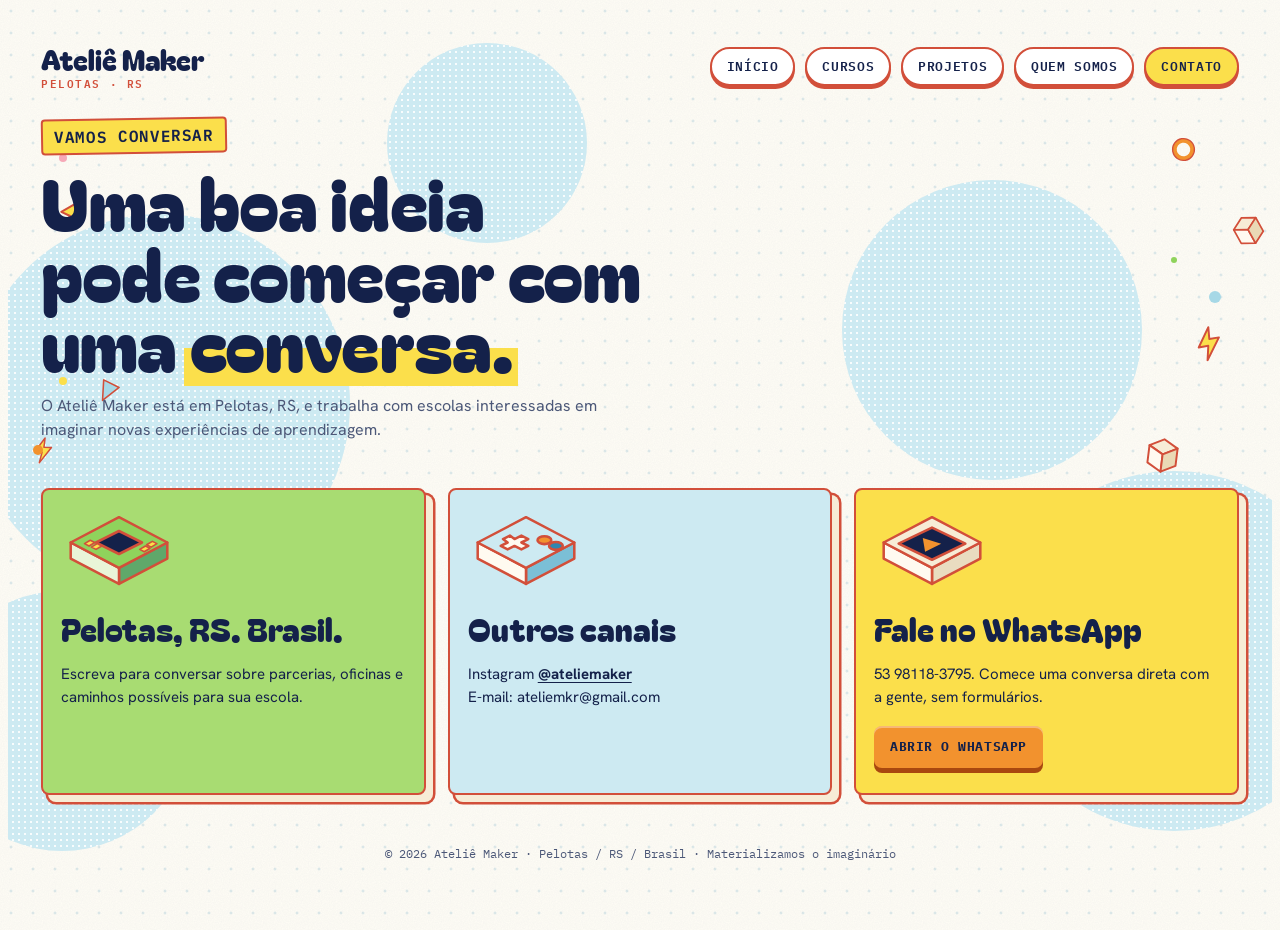
==== contato.html @ 6e1913cd "Add files via upload" ====
<!doctype html>
<html lang="pt-BR">
<head>
<meta charset="utf-8">
<meta name="viewport" content="width=device-width,initial-scale=1,viewport-fit=cover">
<title>Contato — Ateliê Maker</title>
<meta name="description" content="Fale com o Ateliê Maker, em Pelotas, RS: WhatsApp, Instagram e e-mail.">
<link rel="preconnect" href="https://fonts.googleapis.com">
<link href="https://fonts.googleapis.com/css2?family=Bagel+Fat+One&family=Hanken+Grotesk:wght@400;500;700&family=IBM+Plex+Mono:wght@500;600&display=swap" rel="stylesheet">
<link rel="stylesheet" href="site.css">
</head>
<body class="page">
<svg width="0" height="0" style="position:absolute" aria-hidden="true" focusable="false">
  <defs>
    <symbol id="f1" viewBox="0 0 100 100"><g stroke="#6b3a1e" stroke-width="2.6" stroke-linejoin="round" stroke-linecap="round">
      <path fill="#8fcf9f" d="M24 30C8 33 3 62 14 78C23 74 29 58 31 42Z"/><path fill="#8fcf9f" d="M76 30C92 33 97 62 86 78C77 74 71 58 69 42Z"/>
      <path fill="#c9ecc7" d="M27 30C36 18 64 18 73 30C84 46 82 72 69 82C58 90 42 90 31 82C18 72 16 46 27 30Z"/>
      <path fill="none" d="M33 44L45 48M67 44L55 48"/><circle cx="41" cy="55" r="3" fill="#6b3a1e" stroke="none"/><circle cx="59" cy="55" r="3" fill="#6b3a1e" stroke="none"/><path fill="none" d="M44 70Q50 74 56 70"/></g></symbol>
    <symbol id="f2" viewBox="0 0 100 100"><g stroke="#6b3a1e" stroke-width="2.6" stroke-linejoin="round" stroke-linecap="round">
      <path fill="#e66d9f" d="M22 30C10 16 3 36 11 50C18 48 22 42 25 36Z"/><path fill="#e66d9f" d="M78 30C90 16 97 36 89 50C82 48 78 42 75 36Z"/>
      <path fill="#f9b6d3" d="M26 32C32 16 68 16 74 32C90 38 92 64 78 78C66 92 34 92 22 78C8 64 10 38 26 32Z"/>
      <ellipse cx="39" cy="52" rx="3" ry="4.2" fill="#6b3a1e" stroke="none"/><ellipse cx="61" cy="52" rx="3" ry="4.2" fill="#6b3a1e" stroke="none"/>
      <ellipse cx="50" cy="69" rx="6.5" ry="7.5" fill="#6b3a1e"/><ellipse cx="50" cy="72" rx="3.6" ry="3" fill="#f27a7a" stroke="none"/>
      <circle cx="30" cy="63" r="4" fill="#f27a7a" stroke="none" opacity=".6"/><circle cx="70" cy="63" r="4" fill="#f27a7a" stroke="none" opacity=".6"/></g></symbol>
    <symbol id="f3" viewBox="0 0 100 100"><g stroke="#6b3a1e" stroke-width="2.6" stroke-linejoin="round" stroke-linecap="round">
      <path fill="#55bfb4" d="M27 30C9 34 6 70 19 86C28 80 31 58 33 42Z"/><path fill="#55bfb4" d="M73 30C91 34 94 70 81 86C72 80 69 58 67 42Z"/>
      <path fill="#b4efe8" d="M28 30C36 19 64 19 72 30C82 46 80 70 68 80C58 88 42 88 32 80C20 70 18 46 28 30Z"/>
      <path fill="none" d="M35 53Q40 47 45 53M55 53Q60 47 65 53"/><path fill="none" d="M40 66Q50 77 60 66"/>
      <circle cx="31" cy="62" r="3.6" fill="#f5a3b4" stroke="none" opacity=".7"/><circle cx="69" cy="62" r="3.6" fill="#f5a3b4" stroke="none" opacity=".7"/></g></symbol>

    <symbol id="i1" viewBox="0 0 100 80"><g stroke="#d24f3a" stroke-width="2.2" stroke-linejoin="round"><polygon fill="#e9dcc0" points="50,52 92,30 92,44 50,66"/><polygon fill="#fffaf0" points="8,30 50,52 50,66 8,44"/><polygon fill="#f7ecd6" points="50,8 92,30 50,52 8,30"/><polygon fill="#14214a" points="50,17 79,31 50,45 21,31"/><polygon fill="#f2922e" stroke="none" points="42,26 58,31 44,38"/></g></symbol>
    <symbol id="i2" viewBox="0 0 100 80"><g stroke="#d24f3a" stroke-width="2.2" stroke-linejoin="round"><polygon fill="#7bbfd6" points="50,52 92,30 92,44 50,66"/><polygon fill="#fffaf0" points="8,30 50,52 50,66 8,44"/><polygon fill="#cdeaf2" points="50,8 92,30 50,52 8,30"/><polygon fill="#fffaf0" points="30,27 36,24 40,27 46,24 52,27 46,30 52,33 46,36 40,33 34,36 28,33 34,30"/><ellipse cx="66" cy="28" rx="6" ry="3.4" fill="#f2922e"/><ellipse cx="76" cy="33" rx="6" ry="3.4" fill="#2f86b0"/></g></symbol>
    <symbol id="i3" viewBox="0 0 100 80"><g stroke="#d24f3a" stroke-width="2.2" stroke-linejoin="round"><polygon fill="#5fa86a" points="50,52 92,30 92,44 50,66"/><polygon fill="#e9f5d8" points="8,30 50,52 50,66 8,44"/><polygon fill="#8fd35c" points="50,8 92,30 50,52 8,30"/><polygon fill="#14214a" points="50,20 70,30 50,40 30,30"/><g fill="#fbdf4b" stroke-width="1.4"><polygon points="20,31 25,28 29,30 24,33"/><polygon points="26,34 31,31 35,33 30,36"/><polygon points="68,36 73,33 77,35 72,38"/><polygon points="74,32 79,29 83,31 78,34"/></g></g></symbol>
    <symbol id="cf-bolt" viewBox="0 0 24 32"><polygon points="14,1 2,18 11,18 8,31 22,12 13,12" fill="#fbdf4b" stroke="#d24f3a" stroke-width="1.8" stroke-linejoin="round"/></symbol>
    <symbol id="cf-cube" viewBox="0 0 30 34"><g stroke="#d24f3a" stroke-width="1.8" stroke-linejoin="round"><polygon points="15,2 28,9 15,16 2,9" fill="#f7ecd6"/><polygon points="2,9 15,16 15,32 2,25" fill="#fffaf0"/><polygon points="15,16 28,9 28,25 15,32" fill="#ead9b5"/></g></symbol>
    <symbol id="cf-tri" viewBox="0 0 30 30"><polygon points="4,24 27,16 13,2" fill="#a6d8e6" stroke="#d24f3a" stroke-width="1.8" stroke-linejoin="round"/></symbol>
    <symbol id="cf-note" viewBox="0 0 26 32"><path d="M9 5L21 2V21" fill="none" stroke="#14214a" stroke-width="2.6" stroke-linecap="round"/><ellipse cx="6.5" cy="25" rx="5.5" ry="4" fill="#14214a"/><ellipse cx="18.5" cy="22" rx="5.5" ry="4" fill="#14214a"/></symbol>
    <symbol id="cf-ring" viewBox="0 0 24 24"><circle cx="12" cy="12" r="8.5" fill="none" stroke="#f2922e" stroke-width="4"/><circle cx="12" cy="12" r="10.5" fill="none" stroke="#d24f3a" stroke-width="1.2"/></symbol>
    <symbol id="cloud" viewBox="0 0 120 70"><g stroke="#d24f3a" stroke-width="2.4" stroke-linejoin="round" stroke-linecap="round"><path fill="#e6f4f8" d="M24 62C6 62 2 40 20 36C18 16 42 10 52 26C60 6 94 10 92 34C112 30 120 56 100 62Z"/><path fill="none" d="M30 50C36 44 44 44 48 48M66 40C72 34 80 36 82 42"/></g></symbol>
  </defs>
</svg>
<main class="desk">
<div class="bg" aria-hidden="true">
<i class="blob" style="left:-3%;top:22%;width:380px;height:380px"></i>
<i class="blob" style="left:66%;top:18%;width:300px;height:300px"></i>
<i class="blob" style="left:-6%;top:66%;width:260px;height:260px"></i>
<i class="blob" style="left:78%;top:52%;width:360px;height:360px"></i>
<i class="blob" style="left:30%;top:2%;width:200px;height:200px"></i>
<svg class="cf" style="left:4%;top:20%;width:26px;height:35px;transform:rotate(25deg)"><use href="#cf-bolt"/></svg>

<svg class="cf" style="left:7%;top:41%;width:26px;height:26px;transform:rotate(-19deg)"><use href="#cf-tri"/></svg>

<svg class="cf" style="left:3%;top:70%;width:22px;height:22px;transform:rotate(-24deg)"><use href="#cf-ring"/></svg>










<svg class="cf" style="left:94%;top:35%;width:26px;height:35px;transform:rotate(-10deg)"><use href="#cf-bolt"/></svg>
<svg class="cf" style="left:90%;top:48%;width:33px;height:37px;transform:rotate(7deg)"><use href="#cf-cube"/></svg>
<svg class="cf" style="left:95%;top:62%;width:26px;height:26px;transform:rotate(3deg)"><use href="#cf-tri"/></svg>






<svg class="cf" style="left:92%;top:13%;width:25px;height:25px;transform:rotate(-10deg)"><use href="#cf-ring"/></svg>
<svg class="cf" style="left:2%;top:48%;width:20px;height:27px;transform:rotate(2deg)"><use href="#cf-bolt"/></svg>
<svg class="cf" style="left:97%;top:22%;width:29px;height:33px;transform:rotate(-29deg)"><use href="#cf-cube"/></svg>


<svg class="cf" style="left:8%;top:12%;width:19px;height:19px;transform:rotate(24deg)"><use href="#cf-ring"/></svg>

<i class="dt" style="left:4%;top:15%;width:8px;height:8px;background:#f6a9b8"></i>






<i class="dt" style="left:92%;top:27%;width:6px;height:6px;background:#8fd35c"></i>



<i class="dt" style="left:95%;top:31%;width:12px;height:12px;background:#a6d8e6"></i>


<i class="dt" style="left:2%;top:49%;width:10px;height:10px;background:#f2922e"></i>
<i class="dt" style="left:4%;top:41%;width:8px;height:8px;background:#fbdf4b"></i>









</div>
  <nav class="nav" aria-label="Principal">
    <a class="brand" href="./">Ateliê Maker<small>Pelotas · RS</small></a>
    <div class="links">
      <a href="./">Início</a><a href="cursos.html">Cursos</a><a href="projetos.html">Projetos</a><a href="quem-somos.html">Quem somos</a><a href="contato.html" aria-current="page">Contato</a>
    </div>
  </nav>
  <header class="hero">
    <p class="kick">Vamos conversar</p>
    <h1>Uma boa ideia pode começar com uma <mark>conversa.</mark></h1>
    <p class="lede">O Ateliê Maker está em Pelotas, RS, e trabalha com escolas interessadas em imaginar novas experiências de aprendizagem.</p>
  </header>
  <section class="sec">
    <div class="cards">
      <article class="card t slab"><svg class="ico" aria-hidden="true"><use href="#i3"/></svg><h3>Pelotas, RS. Brasil.</h3><p>Escreva para conversar sobre parcerias, oficinas e caminhos possíveis para sua escola.</p></article>
      <article class="card p slab"><svg class="ico" aria-hidden="true"><use href="#i2"/></svg><h3>Outros canais</h3><p>Instagram <a href="https://www.instagram.com/ateliemaker/">@ateliemaker</a><br>E-mail: ateliemkr@gmail.com</p></article>
      <article class="card y slab"><svg class="ico" aria-hidden="true"><use href="#i1"/></svg><h3>Fale no WhatsApp</h3><p>53 98118-3795. Comece uma conversa direta com a gente, sem formulários.</p><div class="btnrow"><a class="cta" href="https://wa.me/5553981183795?text=Ol%C3%A1!%20Vim%20pelo%20site%20do%20Ateli%C3%AA%20MAKER%20e%20gostaria%20de%20conversar.">Abrir o WhatsApp</a></div></article>
    </div>
  </section>
  <p class="foot">© 2026 Ateliê Maker · Pelotas / RS / Brasil · Materializamos o imaginário</p>
</main>
</body>
</html>
---- site.css ----
/* Mesa cheia de ideias: papel creme com grão, molduras laranja e azul, cartões coloridos em volta do jogo, painel escuro com os 3 níveis. Look único e deliberado (sem tema escuro). */
:root{
  --paper:#f6ead0;--paper2:#fcf5e2;--ink:#3a2d2a;--soft:#6b5a50;
  --blue:#2b78b5;--orange:#e8782b;--yellow:#f2c52e;--pink:#f3a0c4;--teal:#79d3c8;--mint:#9bd8a8;--red:#e5483b;--dark:#33292a;
  --navy:#14213d;--line:#8f9bb5;--lamp:#ecc92a;--disc:#1f1f1d;--pos:#ef4444;--neg:#2f6fdf;--bad:#d6342a;
  --display:"Bagel Fat One","Arial Rounded MT Bold","Hanken Grotesk",system-ui,sans-serif;
  --sans:"Hanken Grotesk",system-ui,sans-serif;
  --mono:"IBM Plex Mono",ui-monospace,Menlo,monospace;
  --hard:5px 5px 0 rgba(58,45,42,.88);
  color-scheme:light;
}
*{box-sizing:border-box}
html,body{margin:0}
body{
  color:var(--ink);font-family:var(--sans);font-size:16px;line-height:1.5;
  background-color:var(--paper);
  background-image:
    url("data:image/svg+xml;utf8,<svg xmlns='http://www.w3.org/2000/svg' width='220' height='220'><filter id='n'><feTurbulence type='fractalNoise' baseFrequency='.85' numOctaves='2' stitchTiles='stitch'/><feColorMatrix values='0 0 0 0 .42  0 0 0 0 .28  0 0 0 0 .1  0 0 0 .11 0'/></filter><rect width='100%' height='100%' filter='url(%23n)'/></svg>"),
    radial-gradient(rgba(150,105,40,.20) 1.3px,transparent 1.7px);
  background-size:220px 220px,22px 22px;
  padding-left:max(22px,env(safe-area-inset-left,0px));
  padding-right:max(22px,env(safe-area-inset-right,0px));
  padding-block:26px 48px;
}
.desk{position:relative;max-width:1260px;margin:0 auto;border:3px solid var(--blue);border-radius:22px;outline:3px solid var(--orange);outline-offset:7px;padding:clamp(16px,3vw,34px)}
h1,h2,h3{font-family:var(--display);font-weight:400;margin:0;text-wrap:balance}

/* cabeçalho */
.head{display:grid;grid-template-columns:auto minmax(0,1fr) auto;gap:18px clamp(16px,3vw,34px);align-items:start;margin-bottom:28px}
.tallywrap{display:flex;flex-direction:column;gap:10px}
.bar1{width:88px;height:26px;background:var(--orange);border-radius:3px}
.tally{display:flex;flex-direction:column;gap:6px}
.n{display:flex;align-items:center;gap:8px;font-family:var(--mono);font-weight:600;font-size:22px;line-height:1.05;color:#3f8f84}
.n i{width:18px;height:18px;border-radius:4px;border:2.5px solid #3f8f84}
.n.now i{background:var(--yellow);border-color:var(--ink);animation:blink 1s steps(2) infinite}
.n.done i{background:var(--mint);border-color:var(--ink)}
.n.done b{text-decoration:line-through;text-decoration-thickness:3px;text-decoration-color:var(--orange)}
@keyframes blink{50%{opacity:.35}}
.kick{display:inline-block;margin:0 0 12px;padding:4px 11px;background:var(--pink);border-radius:4px;transform:rotate(-1deg);font-family:var(--mono);font-weight:600;font-size:clamp(12px,1.7vw,16px);letter-spacing:.04em;text-transform:uppercase}
h1{font-size:clamp(38px,6.4vw,80px);line-height:.98;letter-spacing:-.005em}
h1 mark{color:inherit;background:linear-gradient(transparent 52%,var(--yellow) 52% 92%,transparent 92%);padding:0 .08em;margin:0 -.08em}
.lede{margin:16px 0 0;max-width:62ch;color:var(--soft)}
.ticket{position:relative;width:156px;padding:12px 12px 10px;background:var(--pink);border:2px solid var(--ink);border-radius:4px;box-shadow:4px 4px 0 var(--ink);transform:rotate(4deg);font-family:var(--mono);font-size:11px;font-weight:600;line-height:1.25;text-transform:uppercase}
.ticket b{display:block;font-family:var(--display);font-weight:400;font-size:21px;line-height:1;margin:2px 0 8px}
.ticket div{border-top:2px dashed var(--ink);padding-top:6px}
.ticket::before,.ticket::after{content:"";position:absolute;top:56%;width:14px;height:14px;background:var(--paper);border:2px solid var(--ink);border-radius:50%}
.ticket::before{left:-9px}.ticket::after{right:-9px}

/* mesa */
.table{display:grid;grid-template-columns:minmax(190px,250px) minmax(0,1fr) minmax(190px,250px);gap:clamp(16px,2vw,26px);align-items:start}
.col{display:flex;flex-direction:column;gap:20px}
.col.r{margin-top:46px}
.center{min-width:0;display:flex;flex-direction:column;gap:16px}
.tile{position:relative;padding:12px 14px 16px;background:var(--yellow);border:3px solid var(--orange);border-radius:6px;box-shadow:var(--hard);transform:rotate(-1.4deg)}
.tile.pk{background:var(--pink);transform:rotate(1.3deg)}
.tile.tl{background:var(--teal);transform:rotate(-.8deg)}
.tile .face{display:block;width:76px;height:76px;margin:0 auto 4px;transform:rotate(-4deg)}
.tile h3{font-size:23px;line-height:1.05;margin:0 0 6px}
.tile p{margin:0;font-size:14px;line-height:1.4}
.note{position:relative;padding:36px 16px 18px;background:var(--blue);color:#fff;border-radius:4px;box-shadow:var(--hard);transform:rotate(1.6deg)}
.note h3{font-size:23px;line-height:1.05;margin:0 0 8px}
.note p{margin:0;font-size:14px;line-height:24px;background:repeating-linear-gradient(transparent 0 22px,rgba(255,255,255,.5) 22px 24px)}
.spiral{position:absolute;left:6px;right:6px;top:-13px;height:32px;width:calc(100% - 12px)}
.burst{position:relative;aspect-ratio:1;display:grid;place-items:center;text-align:center;transform:rotate(-7deg);margin:0 8px}
.burst svg{position:absolute;inset:0;width:100%;height:100%}
.burst span{position:relative;max-width:6.5em;font-family:var(--display);font-size:clamp(18px,2vw,23px);line-height:1.02}
.keys{display:flex;gap:10px;justify-content:center;transform:rotate(-3deg);margin-top:6px}
.keys span{display:grid;place-items:center;width:64px;height:58px;border-radius:10px;font-family:var(--mono);font-weight:600;font-size:13px;color:#fff;background:var(--orange);box-shadow:0 6px 0 #a9480f,inset 0 3px 0 rgba(255,255,255,.4)}
.keys .k2{background:#fff4dc;color:var(--ink);box-shadow:0 6px 0 #b9a97f,inset 0 3px 0 #fff}
.zig{display:block;width:100%;height:36px}
.coiled{display:block;width:100%;height:64px;margin:-6px 0}

/* jogo */
.stagewrap{position:relative}
.stagewrap::before{content:"";position:absolute;inset:-11px -13px -9px -9px;background:var(--teal);border-radius:20px;transform:rotate(-1.5deg)}
.stage{position:relative;background:var(--paper2);border:3px solid var(--blue);border-radius:16px;overflow:hidden;box-shadow:8px 8px 0 var(--orange)}
.stage svg{display:block;width:100%;height:auto;touch-action:none;user-select:none;-webkit-user-select:none}
.status{margin:6px 0 0;min-height:4.7em;background:#2f3b38;color:#f2d98a;border:3px solid #8a9a95;border-radius:8px;padding:10px 14px;font-family:var(--mono);font-size:13.5px;line-height:1.45;box-shadow:inset 0 0 0 2px #1d2523}
.status .k{display:block;font-size:11.5px;letter-spacing:.1em;text-transform:uppercase;color:var(--mint)}
.status .hint{display:block;margin-top:6px;color:#fff}
.status.bad{background:#3b2a29;color:#ffc2b8}
.status.bad .k{color:#ff8f7e}
.bar{display:flex;gap:12px;flex-wrap:wrap;justify-content:flex-end}
button,.cta{font-family:var(--mono);font-weight:600;font-size:13px;letter-spacing:.04em;text-transform:uppercase;border:0;border-radius:8px;padding:11px 16px;cursor:pointer;color:#fff;background:var(--orange);box-shadow:0 5px 0 #a9480f,inset 0 2px 0 rgba(255,255,255,.35);text-decoration:none;display:inline-flex;align-items:center;transition:transform .08s,box-shadow .08s}
button:hover,.cta:hover{background:#f08a3f}
button:active,.cta:active{transform:translateY(4px);box-shadow:0 1px 0 #a9480f}
button.cream{background:#fff4dc;color:var(--ink);box-shadow:0 5px 0 #b9a97f,inset 0 2px 0 #fff}
button.cream:hover{background:#fff}
button.cream:active{box-shadow:0 1px 0 #b9a97f}
button:focus-visible,.cta:focus-visible{outline:3px solid var(--blue);outline-offset:3px}
.win{display:flex;flex-direction:column;gap:10px;padding:16px 18px 18px;background:var(--yellow);border:3px solid var(--orange);border-radius:10px;box-shadow:var(--hard);transform:rotate(-.6deg)}
.win[hidden]{display:none!important}
.win h2{font-size:clamp(26px,4.6vw,38px);line-height:1.05}
.win p{margin:0;max-width:56ch}
.win .row{display:flex;gap:12px;flex-wrap:wrap;padding-bottom:5px}

/* painel escuro com os 3 níveis */
.dock{position:relative;margin-top:34px;padding:22px 58px 18px 22px;background:var(--dark);border-radius:14px;color:#f6ead0;display:flex;flex-direction:column;gap:16px}
.track{display:grid;grid-template-columns:minmax(0,1fr) minmax(36px,.55fr) minmax(0,1fr) minmax(36px,.55fr) minmax(0,1fr);align-items:center}
.slot{position:relative;min-height:156px;display:flex;flex-direction:column;justify-content:space-between;overflow:hidden;border:2px solid #4f9fbf;background-image:linear-gradient(#3d7f99 1.5px,transparent 1.5px),linear-gradient(90deg,#3d7f99 1.5px,transparent 1.5px);background-size:16px 16px;background-position:-1px -1px}
.slot .strip{height:18px;background:var(--orange);position:relative;z-index:1}
.slot.now .strip{background:var(--yellow)}
.slot.done .strip{background:var(--mint)}
.slot .fill{position:absolute;left:0;right:0;bottom:0;height:0;background:var(--mint);opacity:.92;transition:height .7s ease}
.slot.done .fill{height:38%}
.slot .meta{position:relative;z-index:1;padding:8px 10px 10px;font-family:var(--mono)}
.slot .num{display:block;font-size:30px;font-weight:600;line-height:1;color:#a7e0f0}
.slot .nm{display:block;margin-top:4px;font-size:12px;font-weight:600;letter-spacing:.06em;text-transform:uppercase;line-height:1.2}
.slot.done .nm,.slot.done .st{color:var(--dark)}
.slot .st{display:block;margin-top:3px;font-size:11px;letter-spacing:.04em;color:#c9b99a}
.slot.now .st{color:var(--yellow)}
.link svg{display:block;width:100%;height:84px}
.link .cb{fill:none;stroke:#f6ead0;stroke-width:3.4;stroke-linecap:round}
.link .pl{fill:var(--orange)}
.link.on .cb{stroke:var(--yellow)}
.prog{position:relative;height:8px;background:#f6ead0;border-radius:2px}
.prog i{position:absolute;left:0;top:0;bottom:0;width:0;background:var(--yellow);border-radius:2px;transition:width .7s ease}
.prog u{position:absolute;top:-5px;bottom:-5px;width:3px;background:#f6ead0;text-decoration:none}
.dockfoot{display:flex;justify-content:space-between;align-items:center;gap:8px 18px;flex-wrap:wrap;font-family:var(--mono);font-size:12px}
.dockfoot span{color:#c9b99a}
button.skipbtn{background:none;box-shadow:none;border-radius:2px;color:#f6ead0;font-size:12.5px;text-transform:none;letter-spacing:0;font-weight:500;text-decoration:underline;text-underline-offset:4px;padding:6px 2px}
button.skipbtn:hover{background:none;color:var(--yellow)}
button.skipbtn:active{transform:none}
button.skipbtn:focus-visible{outline-color:var(--yellow)}
.vert{position:absolute;right:18px;top:20px;bottom:20px;writing-mode:vertical-rl;overflow:hidden;white-space:nowrap;font-family:var(--mono);font-weight:600;font-size:12px;letter-spacing:.08em;font-size:11px;text-transform:uppercase;color:var(--orange);text-align:center}

/* dentro do ateliê */
.drawer{margin-top:36px}
.lock{display:flex;align-items:center;gap:16px;padding:16px 20px;border:3px dashed var(--ink);border-radius:12px;background:rgba(255,255,255,.4)}
.lock[hidden],.inside[hidden]{display:none!important}
.lock svg{flex:none;width:38px;height:38px}
.lock p{margin:0;font-family:var(--mono);font-size:13.5px;line-height:1.45}
.inside h2{font-size:clamp(34px,5.4vw,56px);line-height:1;margin:0 0 8px}
.inside h2:focus{outline:none}
.skipnote{margin:0 0 18px;padding:10px 14px;background:var(--mint);border:2px solid var(--ink);border-radius:8px;max-width:62ch}
.skipnote[hidden]{display:none!important}
.cards{display:grid;grid-template-columns:repeat(auto-fit,minmax(min(100%,260px),1fr));gap:22px;margin-top:20px}
.card{padding:18px 18px 20px;border:3px solid var(--ink);border-radius:10px;box-shadow:6px 6px 0 var(--ink);background:var(--paper2)}
.card.y{background:var(--yellow)}.card.p{background:var(--pink)}.card.t{background:var(--teal)}.card.b{background:var(--blue);color:#fff}.card.d{background:var(--dark);color:#f6ead0}
.card h3{font-size:26px;line-height:1.05;margin:0 0 8px}
.card p{margin:0 0 10px;font-size:15px}
.card p:last-child{margin-bottom:0}
.card a{color:inherit;font-weight:700;text-underline-offset:3px}
.chips{display:flex;gap:8px;flex-wrap:wrap;margin-top:10px}
.chip{display:inline-flex;align-items:center;gap:6px;padding:4px 10px;background:#fff;color:var(--ink);border:2px solid var(--ink);border-radius:99px;font-family:var(--mono);font-size:12px;font-weight:600}
.chip i{width:11px;height:11px;border-radius:50%;border:2px solid var(--ink)}
.open .card{animation:pop .5s both}
.open .card:nth-child(2){animation-delay:.07s}.open .card:nth-child(3){animation-delay:.14s}.open .card:nth-child(4){animation-delay:.21s}.open .card:nth-child(5){animation-delay:.28s}.open .card:nth-child(6){animation-delay:.35s}
@keyframes pop{from{opacity:0;transform:translateY(14px) rotate(-1.5deg)}}
.foot{margin:34px 0 0;text-align:center;font-family:var(--mono);font-size:12px;color:var(--soft)}

/* SVG do jogo */
.term-hit{fill:transparent;cursor:crosshair}
.jack{fill:#fff;stroke:#7f95bd;stroke-width:3}
.jack.minus{stroke:#2f6fdf}
.jack.plus{stroke:#ef4444}
.jack.hot,.jack.sel{stroke:#f5a50a;fill:#fff3c4}
.cable{fill:none;stroke:#2f6fdf;stroke-width:7;stroke-linecap:round}
.cable.pos{stroke:#ef4444}
.cshadow{fill:none;stroke:rgba(80,60,20,.22);stroke-width:8;stroke-linecap:round;transform:translate(0,3px)}
.coil{fill:none;stroke:#fff;stroke-opacity:.38;stroke-width:2.2;stroke-linecap:round;transform:translate(-1px,-1.6px)}
.coil.pos{stroke:#fff}
.wire-hit{fill:none;stroke:transparent;stroke-width:28;cursor:pointer}
.flow{fill:none;stroke:#ffe14d;stroke-width:3.4;stroke-linecap:round;stroke-dasharray:3 15;animation:flow .6s linear infinite}
@keyframes flow{to{stroke-dashoffset:-18}}
.move-hit{fill:transparent;cursor:grab}
.moving .move-hit{cursor:grabbing}
.lbl{font-family:var(--mono);font-weight:600;font-size:12px;fill:#3b4d76;letter-spacing:.04em}
.big{font-family:var(--display);font-weight:400;font-size:24px}
.sym{font-family:var(--mono);font-weight:600;font-size:20px}
.logo-word,.logo-tag{transition:opacity .9s ease}
.ray{transition:opacity .35s}
.ray.on{animation:pulse 1.1s ease-in-out infinite alternate}
@keyframes pulse{from{opacity:.7}to{opacity:1}}
.side{font-family:var(--mono);font-size:8.5px;letter-spacing:.06em;fill:#a39a80}

@media (max-width:1020px){
  .table{grid-template-columns:minmax(0,1fr)}
  .center{order:-1}
  .col,.col.r{margin-top:0;display:grid;grid-template-columns:repeat(auto-fit,minmax(220px,1fr));gap:24px 20px}
  .col .coiled,.col .zig,.col .keys{display:none}
  .head{grid-template-columns:auto minmax(0,1fr)}
  .ticket{display:none}
  .burst{max-width:240px;width:100%;justify-self:center}
}
@media (max-width:640px){
  body{padding-left:max(14px,env(safe-area-inset-left,0px));padding-right:max(14px,env(safe-area-inset-right,0px));padding-block:20px 36px}
  .desk{padding:14px 12px;outline-offset:5px}
  .stagewrap::before{inset:-8px -6px -6px -6px}
  .dock{padding:16px 14px 14px}
  .vert{display:none}
  .track{grid-template-columns:repeat(3,minmax(0,1fr));gap:8px}
  .link{display:none}
  .slot{min-height:120px}
  .slot .num{font-size:24px}
  .slot .nm{font-size:10px}
  .head{grid-template-columns:minmax(0,1fr)}
  .tallywrap{flex-direction:row;align-items:center;gap:14px}
  .tally{flex-direction:row;gap:14px}
  .bar1{width:42px;height:18px}
  .n{font-size:17px}
  .lock{align-items:flex-start}
}
@media (prefers-reduced-motion:reduce){.flow,.ray.on,.n.now i,.open .card{animation:none}.logo-word,.logo-tag,.ray,.slot .fill,.prog i{transition:none}}
/* ===== v6: referência isométrica (traço coral fino, blobs, confete) ===== */
:root{--paper:#fffdf6;--ink:#14213d;--soft:#4c5878;--ln:#d24f3a;--sky:#cdeaf2;--sky2:#a6d8e6;--cream:#f7ecd6;--sun:#fbdf4b;--leaf:#a8dc72;--tang:#f2922e;--navy:#14214a;--blue:#2f86b0;--orange:var(--tang);--yellow:var(--sun);--pink:#f6a9b8;--teal:#9edfe8;--mint:#b7e08e;--dark:var(--navy)}
body{background-color:var(--paper);overflow-x:clip;
  background-image:url("data:image/svg+xml;utf8,<svg xmlns='http://www.w3.org/2000/svg' width='220' height='220'><filter id='n'><feTurbulence type='fractalNoise' baseFrequency='.85' numOctaves='2' stitchTiles='stitch'/><feColorMatrix values='0 0 0 0 .3  0 0 0 0 .35  0 0 0 0 .4  0 0 0 .09 0'/></filter><rect width='100%' height='100%' filter='url(%23n)'/></svg>"),radial-gradient(rgba(47,134,176,.16) 1.3px,transparent 1.7px)}
.desk{border:0;outline:0;border-radius:0;padding:clamp(4px,1.5vw,22px)}
.desk>*:not(.bg){position:relative;z-index:1}
.bg{position:absolute;inset:0 -14px;z-index:0;pointer-events:none;overflow:hidden}
.blob{position:absolute;border-radius:50%;background-color:var(--sky);background-image:radial-gradient(rgba(255,255,255,.85) 1px,transparent 1.5px);background-size:6px 6px}
.cf{position:absolute;display:block;overflow:visible}
.dt{position:absolute;border-radius:50%}
h1,h2,h3{color:var(--navy)}
.kick{background:var(--sun);border:2px solid var(--ln);color:var(--navy)}
h1 mark{background:linear-gradient(transparent 56%,var(--sun) 56% 92%,transparent 92%)}
.lede{color:var(--soft)}
.n{color:var(--blue)}.n i{border-color:var(--blue)}
.n.now i{background:var(--sun);border-color:var(--ln)}.n.done i{background:var(--leaf);border-color:var(--ln)}
.ticket{background:var(--sun);border-color:var(--ln);color:var(--navy);box-shadow:4px 4px 0 var(--ln)}
.ticket::before,.ticket::after{background:var(--paper);border-color:var(--ln)}
.ticket div{border-top-color:var(--ln)}
.tile,.note,.card,.win{border:2.5px solid var(--ln);box-shadow:7px 7px 0 var(--cream),7px 7px 0 2.5px var(--ln);transform:none;color:var(--navy)}
.tile{background:var(--sun);border-radius:8px}
.tile.pk{background:var(--sky)}
.tile.tl{background:var(--leaf)}
.tile .face{width:100px;height:80px;margin:0 auto 4px;transform:none}
.note{background:#fff7e3;border-radius:8px}
.note h3{color:var(--navy)}
.note p{background:repeating-linear-gradient(transparent 0 22px,rgba(210,79,58,.35) 22px 24px)}
.spiral ellipse{stroke:var(--ln)}
.zig path{stroke:var(--ln)}
.coiled path{stroke:var(--blue)}
.burst polygon{stroke:var(--ln)}
.burst span{color:var(--navy)}
.stagewrap{isolation:isolate}
.stagewrap::before{inset:-78px -96px -64px -92px;z-index:-1;border-radius:0;transform:none;background:url("data:image/svg+xml;utf8,<svg xmlns='http://www.w3.org/2000/svg' viewBox='0 0 400 300' preserveAspectRatio='none'><path d='M30 150C6 84 60 22 150 36C220 48 262 14 326 44C392 76 400 170 350 224C302 272 234 244 172 272C96 300 54 232 30 150Z' fill='%23fbdf4b' stroke='%23d24f3a' stroke-width='3' vector-effect='non-scaling-stroke'/></svg>") center/100% 100% no-repeat}
.stage{background:#fffaf0;border:2.5px solid var(--ln);border-radius:14px;box-shadow:10px 10px 0 var(--cream),10px 10px 0 2.5px var(--ln)}
.cloud{position:absolute;z-index:3;pointer-events:none;width:128px;height:76px}
.cloud.a{right:-46px;top:-34px}.cloud.b{left:-50px;bottom:-26px;width:104px;height:62px}
.status{background:var(--navy);color:var(--sun);border:2.5px solid var(--ln);box-shadow:none}
.status .k{color:var(--sky2)}
.status.bad{background:#3a1f2a;color:#ffc2b8}
.win{background:var(--sun);border-radius:10px}
.dock{background:var(--navy);border-radius:10px}
.slot{border-color:#79c4dc;background-image:linear-gradient(rgba(130,200,230,.32) 1.5px,transparent 1.5px),linear-gradient(90deg,rgba(130,200,230,.32) 1.5px,transparent 1.5px)}
.slot.done .strip{background:var(--leaf)}
.slot .fill{background:var(--leaf)}
.slot .num{color:var(--sky)}
.vert{color:var(--tang)}
.lock{border-color:var(--ln);background:rgba(255,255,255,.6)}
.card{border-radius:8px;background:#fffaf0}
.card.y{background:var(--sun)}.card.p{background:var(--sky)}.card.t{background:var(--leaf)}.card.b{background:var(--tang);color:var(--navy)}.card.d{background:var(--navy);color:var(--cream)}
.card h3{color:inherit}
.chip{border-color:var(--ln)}
.skipnote{background:var(--leaf);border-color:var(--ln)}
.foot{color:var(--soft)}
@media (max-width:1020px){.cloud.a{right:-14px;top:-30px}.cloud.b{left:-14px}.blob{opacity:.7}}
@media (max-width:640px){.cloud{width:84px;height:50px}.cloud.b{display:none}.stagewrap::before{inset:-20px -10px -18px -10px}.cf:nth-of-type(n+14){display:none}.tile .face{width:84px;height:68px}}

/* ===== v7: menu e páginas internas ===== */
.nav{display:flex;justify-content:space-between;align-items:center;gap:12px 22px;flex-wrap:wrap;margin-bottom:30px}
.brand{display:flex;flex-direction:column;text-decoration:none;color:var(--navy);font-family:var(--display);font-size:28px;line-height:1}
.brand small{font-family:var(--mono);font-weight:600;font-size:11px;letter-spacing:.14em;text-transform:uppercase;color:var(--ln);margin-top:4px}
.links{display:flex;gap:10px;flex-wrap:wrap}
.links a{padding:8px 15px;background:#fff;color:var(--navy);border:2px solid var(--ln);border-radius:99px;box-shadow:0 3px 0 var(--ln);font-family:var(--mono);font-weight:600;font-size:12.5px;letter-spacing:.05em;text-transform:uppercase;text-decoration:none}
.links a:hover{background:var(--sky)}
.links a[aria-current="page"]{background:var(--sun)}
.links a:focus-visible{outline:3px solid var(--blue);outline-offset:3px}
.page .hero{max-width:860px}
.page h1{font-size:clamp(36px,6vw,72px)}
.sec{margin-top:46px}
.sec h2{font-size:clamp(28px,4.4vw,46px);line-height:1.02;margin:0 0 12px}
.sec>p{max-width:62ch;margin:0 0 14px}
.slab{display:flex;flex-direction:column;gap:10px}
.slab .ico{width:116px;height:92px;margin-bottom:2px}
.slab h3{font-size:clamp(24px,3vw,32px)}
.slab p{margin:0}
.cta.cream{background:#fff4dc;color:var(--ink);box-shadow:0 5px 0 #b9a97f,inset 0 2px 0 #fff}
.cta.cream:hover{background:#fff}
.btnrow{display:flex;gap:12px;flex-wrap:wrap;margin-top:8px;padding-bottom:5px}
.card.dd .cta.cream{color:var(--ink)}
.page .foot{margin-top:50px}
.lead{font-size:clamp(17px,2.2vw,21px);max-width:60ch;margin:0 0 6px}
.sub{font-size:clamp(24px,3.6vw,38px);line-height:1.05;margin:34px 0 12px}
.cards.c6{grid-template-columns:repeat(auto-fit,minmax(min(100%,230px),1fr))}
.card .big2{display:block;font-family:var(--display);font-size:22px;line-height:1.05;margin:8px 0 4px}
.slab .chip{align-self:flex-start}
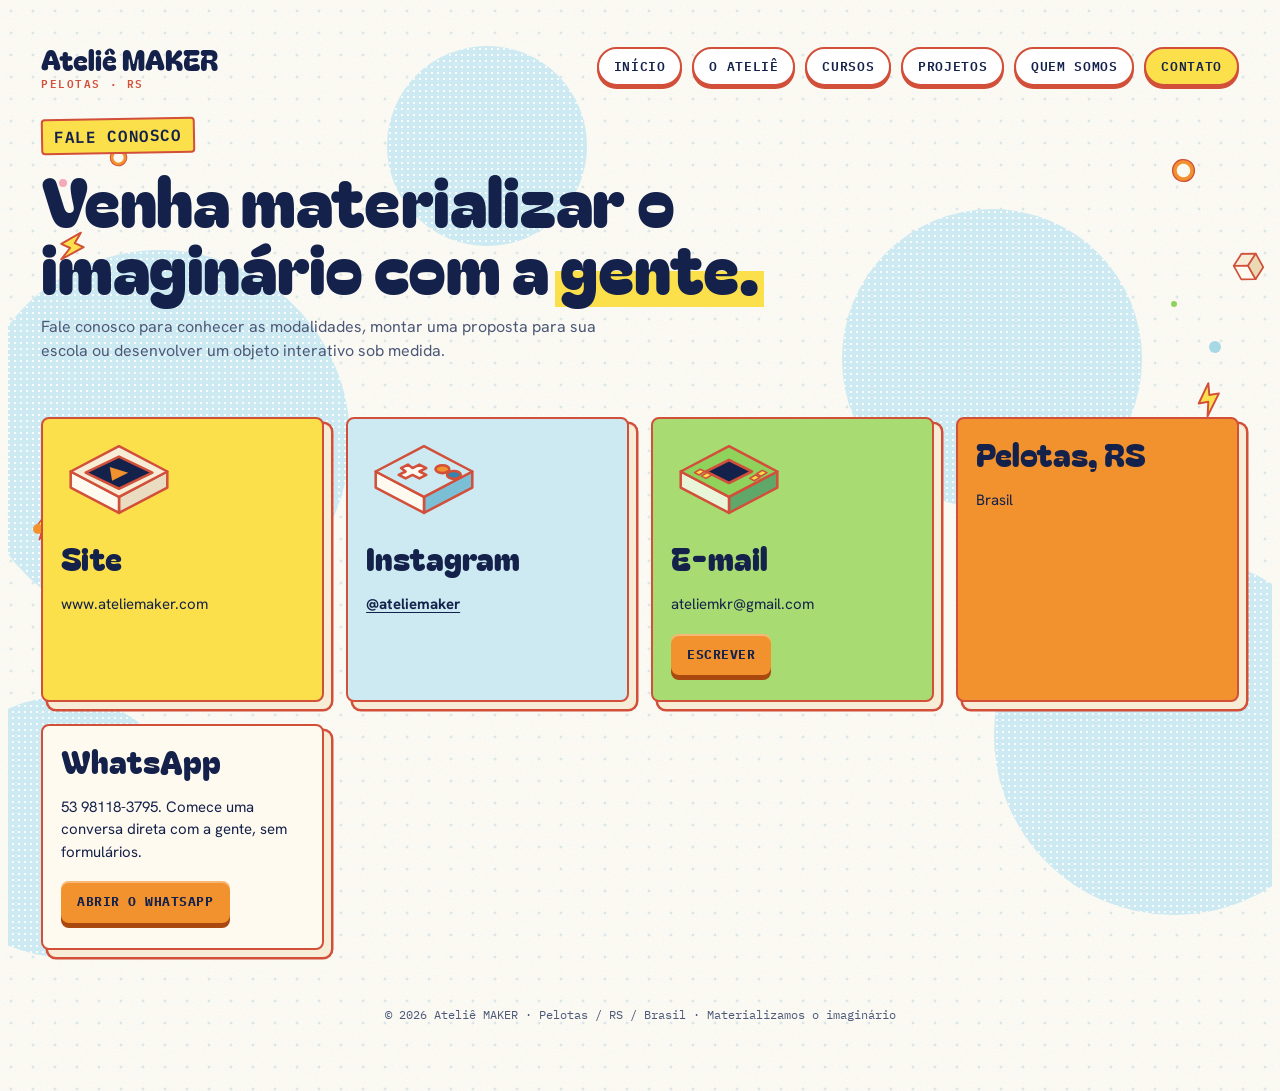
==== commit f56091dc: "Add files via upload" ====
--- a/contato.html
+++ b/contato.html
@@ -3,8 +3,8 @@
 <head>
 <meta charset="utf-8">
 <meta name="viewport" content="width=device-width,initial-scale=1,viewport-fit=cover">
-<title>Contato — Ateliê Maker</title>
-<meta name="description" content="Fale com o Ateliê Maker, em Pelotas, RS: WhatsApp, Instagram e e-mail.">
+<title>Contato — Ateliê MAKER</title>
+<meta name="description" content="Fale com o Ateliê MAKER, em Pelotas, RS.">
 <link rel="preconnect" href="https://fonts.googleapis.com">
 <link href="https://fonts.googleapis.com/css2?family=Bagel+Fat+One&family=Hanken+Grotesk:wght@400;500;700&family=IBM+Plex+Mono:wght@500;600&display=swap" rel="stylesheet">
 <link rel="stylesheet" href="site.css">
@@ -104,24 +104,25 @@
 
 </div>
   <nav class="nav" aria-label="Principal">
-    <a class="brand" href="./">Ateliê Maker<small>Pelotas · RS</small></a>
-    <div class="links">
-      <a href="./">Início</a><a href="cursos.html">Cursos</a><a href="projetos.html">Projetos</a><a href="quem-somos.html">Quem somos</a><a href="contato.html" aria-current="page">Contato</a>
-    </div>
+    <a class="brand" href="./">Ateliê MAKER<small>Pelotas · RS</small></a>
+    <div class="links"><a href="./">Início</a><a href="o-atelie.html">O ateliê</a><a href="cursos.html">Cursos</a><a href="projetos.html">Projetos</a><a href="quem-somos.html">Quem somos</a><a href="contato.html" aria-current="page">Contato</a></div>
   </nav>
   <header class="hero">
-    <p class="kick">Vamos conversar</p>
-    <h1>Uma boa ideia pode começar com uma <mark>conversa.</mark></h1>
-    <p class="lede">O Ateliê Maker está em Pelotas, RS, e trabalha com escolas interessadas em imaginar novas experiências de aprendizagem.</p>
+    <p class="kick">Fale conosco</p>
+    <h1>Venha materializar o imaginário com a <mark>gente.</mark></h1>
+    <p class="lede">Fale conosco para conhecer as modalidades, montar uma proposta para sua escola ou desenvolver um objeto interativo sob medida.</p>
   </header>
   <section class="sec">
-    <div class="cards">
-      <article class="card t slab"><svg class="ico" aria-hidden="true"><use href="#i3"/></svg><h3>Pelotas, RS. Brasil.</h3><p>Escreva para conversar sobre parcerias, oficinas e caminhos possíveis para sua escola.</p></article>
-      <article class="card p slab"><svg class="ico" aria-hidden="true"><use href="#i2"/></svg><h3>Outros canais</h3><p>Instagram <a href="https://www.instagram.com/ateliemaker/">@ateliemaker</a><br>E-mail: ateliemkr@gmail.com</p></article>
-      <article class="card y slab"><svg class="ico" aria-hidden="true"><use href="#i1"/></svg><h3>Fale no WhatsApp</h3><p>53 98118-3795. Comece uma conversa direta com a gente, sem formulários.</p><div class="btnrow"><a class="cta" href="https://wa.me/5553981183795?text=Ol%C3%A1!%20Vim%20pelo%20site%20do%20Ateli%C3%AA%20MAKER%20e%20gostaria%20de%20conversar.">Abrir o WhatsApp</a></div></article>
+    <div class="cards c3">
+      <article class="card y slab"><svg class="ico" aria-hidden="true"><use href="#i1"/></svg><h3>Site</h3><p>www.ateliemaker.com</p></article>
+      <article class="card p slab"><svg class="ico" aria-hidden="true"><use href="#i2"/></svg><h3>Instagram</h3><p><a href="https://www.instagram.com/ateliemaker/">@ateliemaker</a></p></article>
+      <article class="card t slab"><svg class="ico" aria-hidden="true"><use href="#i3"/></svg><h3>E-mail</h3><p>ateliemkr@gmail.com</p><div class="btnrow"><a class="cta" href="mailto:ateliemkr@gmail.com">Escrever</a></div></article>
+      <article class="card b slab"><h3>Pelotas, RS</h3><p>Brasil</p></article>
+      <article class="card slab"><h3>WhatsApp</h3><p>53 98118-3795. Comece uma conversa direta com a gente, sem formulários.</p><div class="btnrow"><a class="cta" href="https://wa.me/5553981183795?text=Ol%C3%A1!%20Vim%20pelo%20site%20do%20Ateli%C3%AA%20MAKER%20e%20gostaria%20de%20conversar.">Abrir o WhatsApp</a></div></article>
     </div>
   </section>
-  <p class="foot">© 2026 Ateliê Maker · Pelotas / RS / Brasil · Materializamos o imaginário</p>
+
+  <p class="foot">© 2026 Ateliê MAKER · Pelotas / RS / Brasil · Materializamos o imaginário</p>
 </main>
 </body>
 </html>
--- a/site.css
+++ b/site.css
@@ -260,7 +260,7 @@
 @media (max-width:1020px){.cloud.a{right:-14px;top:-30px}.cloud.b{left:-14px}.blob{opacity:.7}}
 @media (max-width:640px){.cloud{width:84px;height:50px}.cloud.b{display:none}.stagewrap::before{inset:-20px -10px -18px -10px}.cf:nth-of-type(n+14){display:none}.tile .face{width:84px;height:68px}}
 
-/* ===== v7: menu e páginas internas ===== */
+/* ===== v8: menu, páginas internas, listas ===== */
 .nav{display:flex;justify-content:space-between;align-items:center;gap:12px 22px;flex-wrap:wrap;margin-bottom:30px}
 .brand{display:flex;flex-direction:column;text-decoration:none;color:var(--navy);font-family:var(--display);font-size:28px;line-height:1}
 .brand small{font-family:var(--mono);font-weight:600;font-size:11px;letter-spacing:.14em;text-transform:uppercase;color:var(--ln);margin-top:4px}
@@ -269,11 +269,13 @@
 .links a:hover{background:var(--sky)}
 .links a[aria-current="page"]{background:var(--sun)}
 .links a:focus-visible{outline:3px solid var(--blue);outline-offset:3px}
-.page .hero{max-width:860px}
-.page h1{font-size:clamp(36px,6vw,72px)}
-.sec{margin-top:46px}
-.sec h2{font-size:clamp(28px,4.4vw,46px);line-height:1.02;margin:0 0 12px}
-.sec>p{max-width:62ch;margin:0 0 14px}
+.page .hero{max-width:880px}
+.page h1{font-size:clamp(34px,5.6vw,68px)}
+.sec{margin-top:54px;scroll-margin-top:20px}
+.sec h2{font-size:clamp(28px,4.4vw,46px);line-height:1.02;margin:0 0 14px}
+.sec>p,.prose p{max-width:66ch;margin:0 0 14px}
+.prose{max-width:66ch}
+.prose p.big{font-family:var(--display);font-size:clamp(22px,3vw,30px);line-height:1.1;color:var(--navy);margin:0 0 14px}
 .slab{display:flex;flex-direction:column;gap:10px}
 .slab .ico{width:116px;height:92px;margin-bottom:2px}
 .slab h3{font-size:clamp(24px,3vw,32px)}
@@ -281,10 +283,31 @@
 .cta.cream{background:#fff4dc;color:var(--ink);box-shadow:0 5px 0 #b9a97f,inset 0 2px 0 #fff}
 .cta.cream:hover{background:#fff}
 .btnrow{display:flex;gap:12px;flex-wrap:wrap;margin-top:8px;padding-bottom:5px}
-.card.dd .cta.cream{color:var(--ink)}
-.page .foot{margin-top:50px}
-.lead{font-size:clamp(17px,2.2vw,21px);max-width:60ch;margin:0 0 6px}
+.page .foot{margin-top:56px}
+.lead{font-size:clamp(17px,2.2vw,21px);max-width:62ch;margin:0 0 12px}
 .sub{font-size:clamp(24px,3.6vw,38px);line-height:1.05;margin:34px 0 12px}
-.cards.c6{grid-template-columns:repeat(auto-fit,minmax(min(100%,230px),1fr))}
+.cards.c4{grid-template-columns:repeat(auto-fit,minmax(min(100%,210px),1fr))}
+.cards.c3{grid-template-columns:repeat(auto-fit,minmax(min(100%,260px),1fr))}
+.cards.c2{grid-template-columns:repeat(auto-fit,minmax(min(100%,340px),1fr))}
 .card .big2{display:block;font-family:var(--display);font-size:22px;line-height:1.05;margin:8px 0 4px}
+.card.mini{padding:14px 16px 16px}
+.card.mini h3{font-size:21px;margin:0 0 6px}
+.card.mini p{font-size:14.5px}
 .slab .chip{align-self:flex-start}
+a.chip{text-decoration:none}
+a.chip:hover{background:var(--sky)}
+.toc{display:flex;gap:10px;flex-wrap:wrap;margin-top:22px}
+.linkcard{display:block;text-decoration:none;transition:transform .12s}
+.linkcard:hover{transform:translate(-2px,-2px)}
+.linkcard:focus-visible{outline:3px solid var(--blue);outline-offset:4px}
+.linkcard .chip{margin-top:6px}
+.plus{display:grid;place-items:center;font-family:var(--display);font-size:46px;color:var(--ln)}
+.fusion{display:grid;grid-template-columns:minmax(0,1fr) auto minmax(0,1fr);gap:16px;align-items:stretch;margin:6px 0 20px}
+.lamp{display:inline-block;width:12px;height:12px;border-radius:50%;border:2px solid var(--ln);margin-right:8px;vertical-align:middle}
+.card.levels{padding:14px 16px}
+.card.levels .nv{font-family:var(--mono);font-weight:600;font-size:12px;letter-spacing:.06em;text-transform:uppercase}
+.card.levels h3{font-size:24px;margin:2px 0 2px}
+.tick{list-style:none;margin:0;padding:0;display:grid;gap:10px}
+.tick li{position:relative;padding-left:30px}
+.tick li::before{content:"";position:absolute;left:3px;top:.42em;width:12px;height:12px;background:var(--sun);border:2px solid var(--ln);transform:rotate(45deg)}
+@media (max-width:720px){.fusion{grid-template-columns:1fr}.plus{font-size:36px;line-height:1}}
